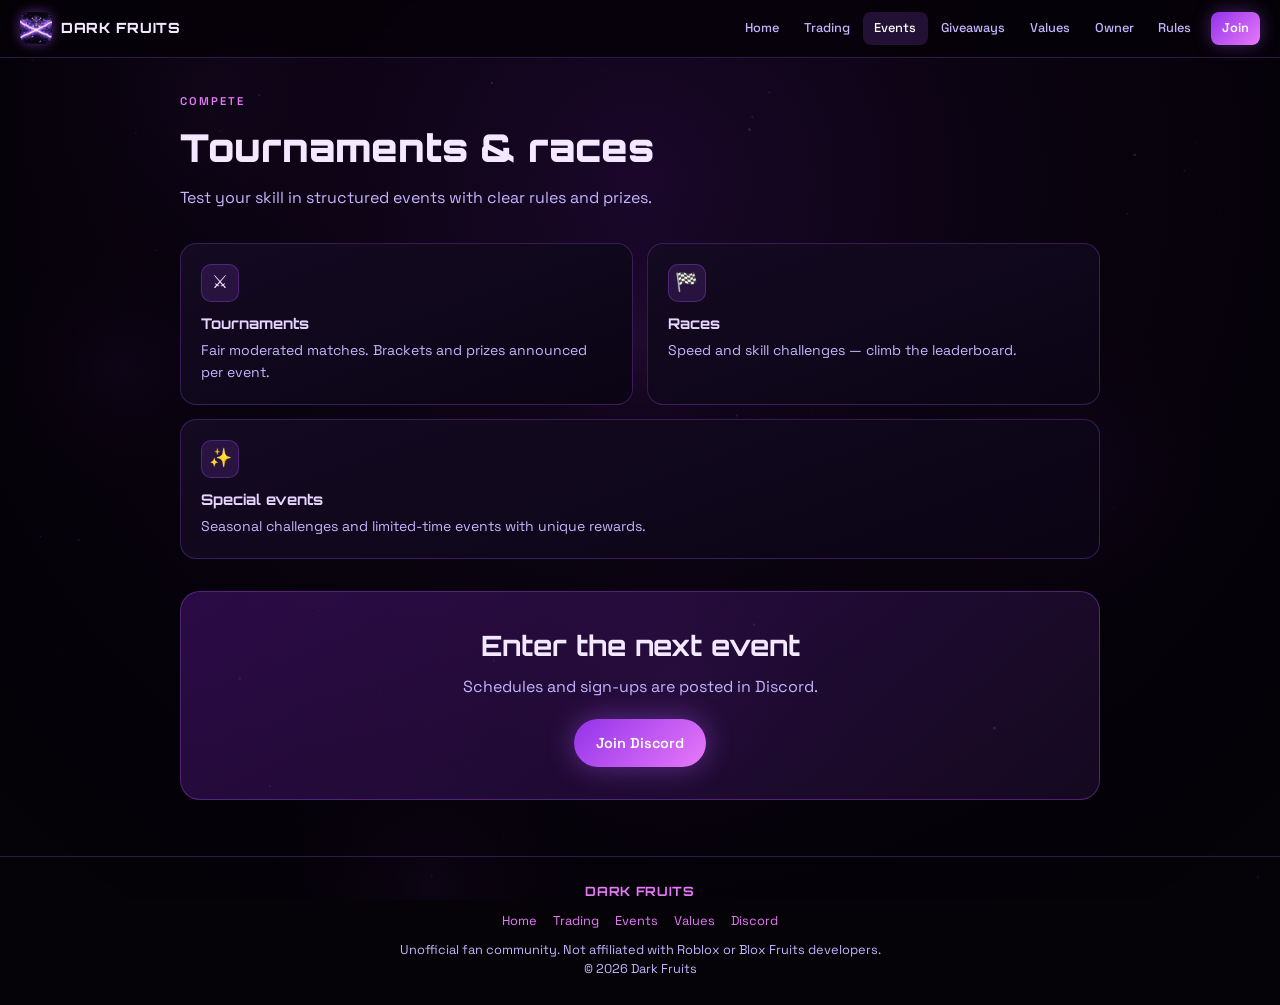
==== events.html @ 2a4fbf10 "Add files via upload" ====
<!DOCTYPE html>
<html lang="en">
<head>
  <meta charset="UTF-8">
  <meta name="viewport" content="width=device-width, initial-scale=1.0">
  <title>Events — DARK FRUITS</title>
  <meta name="description" content="Events — DARK FRUITS Blox Fruits Discord community.">
  <link rel="icon" type="image/png" sizes="32x32" href="favicon-32.png">
  <link rel="preconnect" href="https://fonts.googleapis.com">
  <link rel="preconnect" href="https://fonts.gstatic.com" crossorigin>
  <link href="https://fonts.googleapis.com/css2?family=Orbitron:wght@700;900&family=Space+Grotesk:wght@400;500;600;700&display=swap" rel="stylesheet">
  <link rel="stylesheet" href="styles.css">
</head>
<body>
<canvas id="bg-canvas"></canvas>
<header class="top">
  <a href="index.html" class="brand">
    <img src="dark-fruits-logo.gif" alt="Dark Fruits" width="32" height="32">
    DARK FRUITS
  </a>
  <nav class="nav-links">
    <a href="index.html">Home</a>
    <a href="trading.html">Trading</a>
    <a href="events.html" class="active">Events</a>
    <a href="giveaways.html">Giveaways</a>
    <a href="values.html">Values</a>
    <a href="staff.html">Owner</a>
    <a href="rules.html">Rules</a>
    <a href="https://discord.gg/jNrBh8EbQ" class="nav-cta" target="_blank" rel="noopener">Join</a>
  </nav>
  <button class="burger" id="burger" aria-label="Menu">☰</button>
</header>
<nav class="drawer" id="drawer">
  <a href="index.html">Home</a>
  <a href="trading.html">Trading</a>
  <a href="events.html" class="active">Events</a>
  <a href="giveaways.html">Giveaways</a>
  <a href="values.html">Values</a>
  <a href="staff.html">Owner</a>
  <a href="rules.html">Rules</a>
  <a href="https://discord.gg/jNrBh8EbQ" target="_blank" rel="noopener">Join Discord</a>
</nav>
<main class="page">

  <div class="page-head reveal">
    <div class="kicker">Compete</div>
    <h1>Tournaments & races</h1>
    <p>Test your skill in structured events with clear rules and prizes.</p>
  </div>
  <div class="bento reveal">
    <div class="tile"><div class="icon">⚔️</div><h3>Tournaments</h3><p>Fair moderated matches. Brackets and prizes announced per event.</p></div>
    <div class="tile"><div class="icon">🏁</div><h3>Races</h3><p>Speed and skill challenges — climb the leaderboard.</p></div>
    <div class="tile wide"><div class="icon">✨</div><h3>Special events</h3><p>Seasonal challenges and limited-time events with unique rewards.</p></div>
  </div>
  <div class="cta-band reveal">
    <h2>Enter the next event</h2>
    <p>Schedules and sign-ups are posted in Discord.</p>
    <a href="https://discord.gg/jNrBh8EbQ" class="btn btn-main" target="_blank" rel="noopener">Join Discord</a>
  </div>

</main>
<footer>
  <strong>DARK FRUITS</strong>
  <div class="foot-links">
    <a href="index.html">Home</a>
    <a href="trading.html">Trading</a>
    <a href="events.html">Events</a>
    <a href="values.html">Values</a>
    <a href="https://discord.gg/jNrBh8EbQ" target="_blank" rel="noopener">Discord</a>
  </div>
  <p>Unofficial fan community. Not affiliated with Roblox or Blox Fruits developers.</p>
  <p>© <span id="year"></span> Dark Fruits</p>
</footer>
<script src="app.js"></script>
</body>
</html>
---- styles.css ----
:root {
  --bg: #050208;
  --bg2: #0c0614;
  --card: #12081c;
  --purple: #a855f7;
  --pink: #e879f9;
  --text: #f3e8ff;
  --muted: #c4b5fd;
  --line: rgba(168, 85, 247, 0.28);
  --font: 'Space Grotesk', system-ui, sans-serif;
  --display: 'Orbitron', system-ui, sans-serif;
}
*, *::before, *::after { box-sizing: border-box; margin: 0; padding: 0; }
html { scroll-behavior: smooth; }
@media (prefers-reduced-motion: reduce) {
  html { scroll-behavior: auto; }
  *, *::before, *::after { animation: none !important; transition: none !important; }
}
body {
  font-family: var(--font);
  background: var(--bg);
  color: var(--text);
  line-height: 1.55;
  overflow-x: hidden;
  min-height: 100vh;
}
#bg-canvas { position: fixed; inset: 0; z-index: 0; pointer-events: none; }

/* NAV */
.top {
  position: fixed; top: 0; left: 0; right: 0; z-index: 100;
  padding: 0.75rem 1.25rem;
  display: flex; align-items: center; justify-content: space-between;
  background: rgba(5, 2, 8, 0.82);
  backdrop-filter: blur(16px);
  border-bottom: 1px solid var(--line);
}
.brand {
  display: flex; align-items: center; gap: 0.55rem;
  text-decoration: none; color: var(--text);
  font-family: var(--display); font-weight: 800; font-size: 0.88rem; letter-spacing: 0.06em;
}
.brand img {
  width: 32px; height: 32px; border-radius: 9px; object-fit: cover;
  box-shadow: 0 0 12px rgba(168, 85, 247, 0.5);
}
.nav-links {
  display: flex; align-items: center; gap: 0.15rem; list-style: none;
}
.nav-links a {
  text-decoration: none; color: var(--muted);
  font-size: 0.8rem; font-weight: 500;
  padding: 0.4rem 0.7rem; border-radius: 8px; transition: 0.2s;
}
.nav-links a:hover, .nav-links a.active {
  color: #fff; background: rgba(168, 85, 247, 0.18);
}
.nav-cta {
  background: linear-gradient(135deg, #9333ea, #e879f9) !important;
  color: #fff !important; font-weight: 600 !important;
  box-shadow: 0 0 18px rgba(168, 85, 247, 0.4);
  margin-left: 0.35rem;
}
.burger {
  display: none; width: 40px; height: 40px; border-radius: 10px;
  border: 1px solid var(--line); background: rgba(18, 8, 28, 0.8);
  color: #fff; font-size: 1.15rem; cursor: pointer;
}
.drawer {
  display: none; position: fixed; inset: 0; z-index: 99;
  background: rgba(5, 2, 8, 0.97); padding: 4.5rem 1.25rem 2rem;
  flex-direction: column; gap: 0.35rem;
}
.drawer.open { display: flex; }
.drawer a {
  color: var(--text); text-decoration: none; font-size: 1.05rem; font-weight: 600;
  padding: 0.8rem 1rem; border-radius: 12px; border: 1px solid transparent;
}
.drawer a:hover, .drawer a.active {
  border-color: var(--line); background: rgba(168, 85, 247, 0.12);
}

/* HERO (home) */
.hero {
  position: relative; z-index: 1;
  min-height: 100vh; min-height: 100dvh;
  display: grid; place-items: center;
  padding: 5.5rem 1.25rem 3.5rem; text-align: center;
}
.hero-inner { max-width: 640px; width: 100%; }
.hero-logo {
  width: min(110px, 30vw);
  border-radius: 20px;
  margin-bottom: 1.2rem;
  box-shadow: 0 0 0 1px rgba(168, 85, 247, 0.35), 0 0 40px rgba(168, 85, 247, 0.35);
  animation: float 5s ease-in-out infinite;
}
@keyframes float {
  0%, 100% { transform: translateY(0); }
  50% { transform: translateY(-8px); }
}
.hero h1 {
  font-family: var(--display); font-weight: 900;
  font-size: clamp(2.2rem, 8vw, 3.6rem);
  letter-spacing: 0.04em; line-height: 1.05; margin-bottom: 0.4rem;
  background: linear-gradient(180deg, #fff 30%, #c084fc);
  -webkit-background-clip: text; -webkit-text-fill-color: transparent; background-clip: text;
}
.hero .tag {
  font-family: var(--display); font-size: clamp(0.85rem, 2.4vw, 1.05rem);
  font-weight: 700; letter-spacing: 0.22em; color: var(--pink); margin-bottom: 1rem;
}
.hero p { color: var(--muted); font-size: 1rem; max-width: 400px; margin: 0 auto 1.5rem; }
.stats-row { display: flex; justify-content: center; gap: 0.65rem; flex-wrap: wrap; margin-bottom: 1.5rem; }
.stat {
  background: rgba(18, 8, 28, 0.75); border: 1px solid var(--line);
  border-radius: 14px; padding: 0.75rem 1.15rem; min-width: 92px;
}
.stat strong {
  display: block; font-family: var(--display); font-size: 1.35rem; color: #e9d5ff; line-height: 1.1;
}
.stat span {
  font-size: 0.62rem; letter-spacing: 0.1em; text-transform: uppercase; color: var(--muted);
}
.cta-row { display: flex; gap: 0.65rem; justify-content: center; flex-wrap: wrap; }

.btn {
  display: inline-flex; align-items: center; gap: 0.35rem;
  padding: 0.8rem 1.4rem; border-radius: 999px;
  font-weight: 600; font-size: 0.9rem; text-decoration: none;
  transition: 0.2s; border: none; cursor: pointer; font-family: var(--font);
}
.btn-main {
  background: linear-gradient(135deg, #9333ea, #e879f9); color: #fff;
  box-shadow: 0 0 28px rgba(168, 85, 247, 0.45);
}
.btn-main:hover { transform: translateY(-2px); filter: brightness(1.08); }
.btn-ghost {
  background: transparent; color: var(--text); border: 1px solid var(--line);
}
.btn-ghost:hover { background: rgba(168, 85, 247, 0.12); }

/* PAGE LAYOUT */
.page {
  position: relative; z-index: 1;
  padding: 5.5rem 1.25rem 3.5rem;
  max-width: 960px; margin: 0 auto;
}
.page-head { margin-bottom: 2rem; }
.page-head .kicker {
  display: inline-block; font-size: 0.7rem; font-weight: 600;
  letter-spacing: 0.18em; text-transform: uppercase; color: var(--pink);
  margin-bottom: 0.5rem;
}
.page-head h1 {
  font-family: var(--display); font-weight: 900;
  font-size: clamp(1.7rem, 4.5vw, 2.4rem); margin-bottom: 0.5rem;
}
.page-head p { color: var(--muted); max-width: 520px; }

/* CARDS / BENTO */
.bento {
  display: grid; grid-template-columns: 1fr 1fr; gap: 0.85rem;
}
@media (max-width: 640px) { .bento { grid-template-columns: 1fr; } }
.tile {
  background: linear-gradient(160deg, #140a22, #0a0414);
  border: 1px solid var(--line); border-radius: 16px;
  padding: 1.25rem; transition: 0.25s;
}
.tile:hover {
  border-color: rgba(192, 132, 252, 0.5);
  transform: translateY(-3px);
  box-shadow: 0 12px 32px rgba(88, 28, 135, 0.25);
}
.tile.wide { grid-column: 1 / -1; }
.tile .icon {
  width: 38px; height: 38px; border-radius: 10px;
  background: rgba(168, 85, 247, 0.15); border: 1px solid rgba(168, 85, 247, 0.3);
  display: grid; place-items: center; font-size: 1.15rem; margin-bottom: 0.7rem;
}
.tile h3 {
  font-family: var(--display); font-size: 0.92rem; font-weight: 700;
  color: #e9d5ff; margin-bottom: 0.3rem;
}
.tile p { color: var(--muted); font-size: 0.88rem; }

/* HOME QUICK LINKS */
.quick {
  display: grid; grid-template-columns: repeat(auto-fit, minmax(140px, 1fr));
  gap: 0.7rem; margin-top: 1.5rem;
}
.quick a {
  text-decoration: none; color: var(--text);
  background: rgba(18, 8, 28, 0.7); border: 1px solid var(--line);
  border-radius: 14px; padding: 1rem 0.9rem; text-align: center; transition: 0.2s;
}
.quick a:hover {
  border-color: rgba(192, 132, 252, 0.5);
  background: rgba(168, 85, 247, 0.12);
}
.quick strong {
  display: block; font-family: var(--display); font-size: 0.85rem; margin-bottom: 0.2rem;
}
.quick span { font-size: 0.75rem; color: var(--muted); }

/* OWNER */
.owner {
  background: linear-gradient(145deg, #1a0a2e, #0c0518);
  border: 1px solid rgba(168, 85, 247, 0.4);
  border-radius: 20px; padding: 1.75rem 1.35rem; text-align: center;
  max-width: 360px; margin: 0 auto;
  box-shadow: 0 0 40px rgba(168, 85, 247, 0.2);
}
.owner-avatar {
  width: 78px; height: 78px; border-radius: 50%;
  background: linear-gradient(135deg, #7e22ce, #e879f9);
  display: grid; place-items: center; font-size: 1.9rem;
  margin: 0 auto 0.85rem; position: relative;
  box-shadow: 0 0 24px rgba(168, 85, 247, 0.45);
}
.owner-badge {
  position: absolute; bottom: -2px; right: -4px;
  background: #fbbf24; color: #000; font-size: 0.6rem; font-weight: 800;
  padding: 0.15rem 0.35rem; border-radius: 5px; font-family: var(--display);
}
.owner h2 { font-family: var(--display); font-size: 1.15rem; margin-bottom: 0.15rem; }
.owner .role { color: var(--pink); font-size: 0.78rem; font-weight: 600; letter-spacing: 0.08em; margin-bottom: 0.7rem; }
.owner p { color: var(--muted); font-size: 0.88rem; margin-bottom: 1rem; }

/* RULES */
.rules { display: flex; flex-direction: column; gap: 0.55rem; }
.rule {
  display: flex; gap: 0.85rem; align-items: flex-start;
  background: rgba(18, 8, 28, 0.65); border: 1px solid var(--line);
  border-radius: 12px; padding: 0.85rem 1rem;
}
.rule-num { font-family: var(--display); font-weight: 800; color: var(--pink); font-size: 0.88rem; min-width: 1.4rem; }
.rule span { color: var(--muted); font-size: 0.9rem; }

/* VALUES */
.values-box {
  background: linear-gradient(160deg, #140a22, #0a0414);
  border: 1px solid var(--line); border-radius: 18px; padding: 1.3rem 1.2rem;
}
.values-grid {
  display: grid; grid-template-columns: 1fr 1fr; gap: 0.65rem; margin: 1rem 0;
}
@media (max-width: 560px) { .values-grid { grid-template-columns: 1fr; } }
.v-card {
  background: rgba(5, 2, 8, 0.5); border: 1px solid rgba(168, 85, 247, 0.2);
  border-radius: 12px; padding: 0.9rem;
}
.v-card strong { display: block; font-family: var(--display); font-size: 0.88rem; color: #e9d5ff; margin-bottom: 0.2rem; }
.v-card span { font-size: 0.82rem; color: var(--muted); }

/* CTA */
.cta-band {
  background: linear-gradient(135deg, rgba(126, 34, 206, 0.3), rgba(168, 85, 247, 0.1));
  border: 1px solid rgba(168, 85, 247, 0.35);
  border-radius: 20px; padding: 2rem 1.3rem; text-align: center;
  margin-top: 2rem;
}
.cta-band h2 { font-family: var(--display); font-size: clamp(1.3rem, 3.5vw, 1.75rem); margin-bottom: 0.45rem; }
.cta-band p { color: var(--muted); margin-bottom: 1.2rem; }

/* FOOTER */
footer {
  position: relative; z-index: 1;
  border-top: 1px solid var(--line);
  padding: 1.6rem 1.25rem; text-align: center;
  color: var(--muted); font-size: 0.8rem;
}
footer strong { color: var(--pink); font-family: var(--display); letter-spacing: 0.05em; }
footer a { color: var(--pink); text-decoration: none; }
.foot-links { display: flex; gap: 1rem; justify-content: center; flex-wrap: wrap; margin: 0.55rem 0; }

/* REVEAL */
.reveal {
  opacity: 0; transform: translateY(24px);
  transition: opacity 0.65s ease, transform 0.65s ease;
}
.reveal.visible { opacity: 1; transform: translateY(0); }

@media (max-width: 820px) {
  .nav-links { display: none; }
  .burger { display: grid; place-items: center; }
}
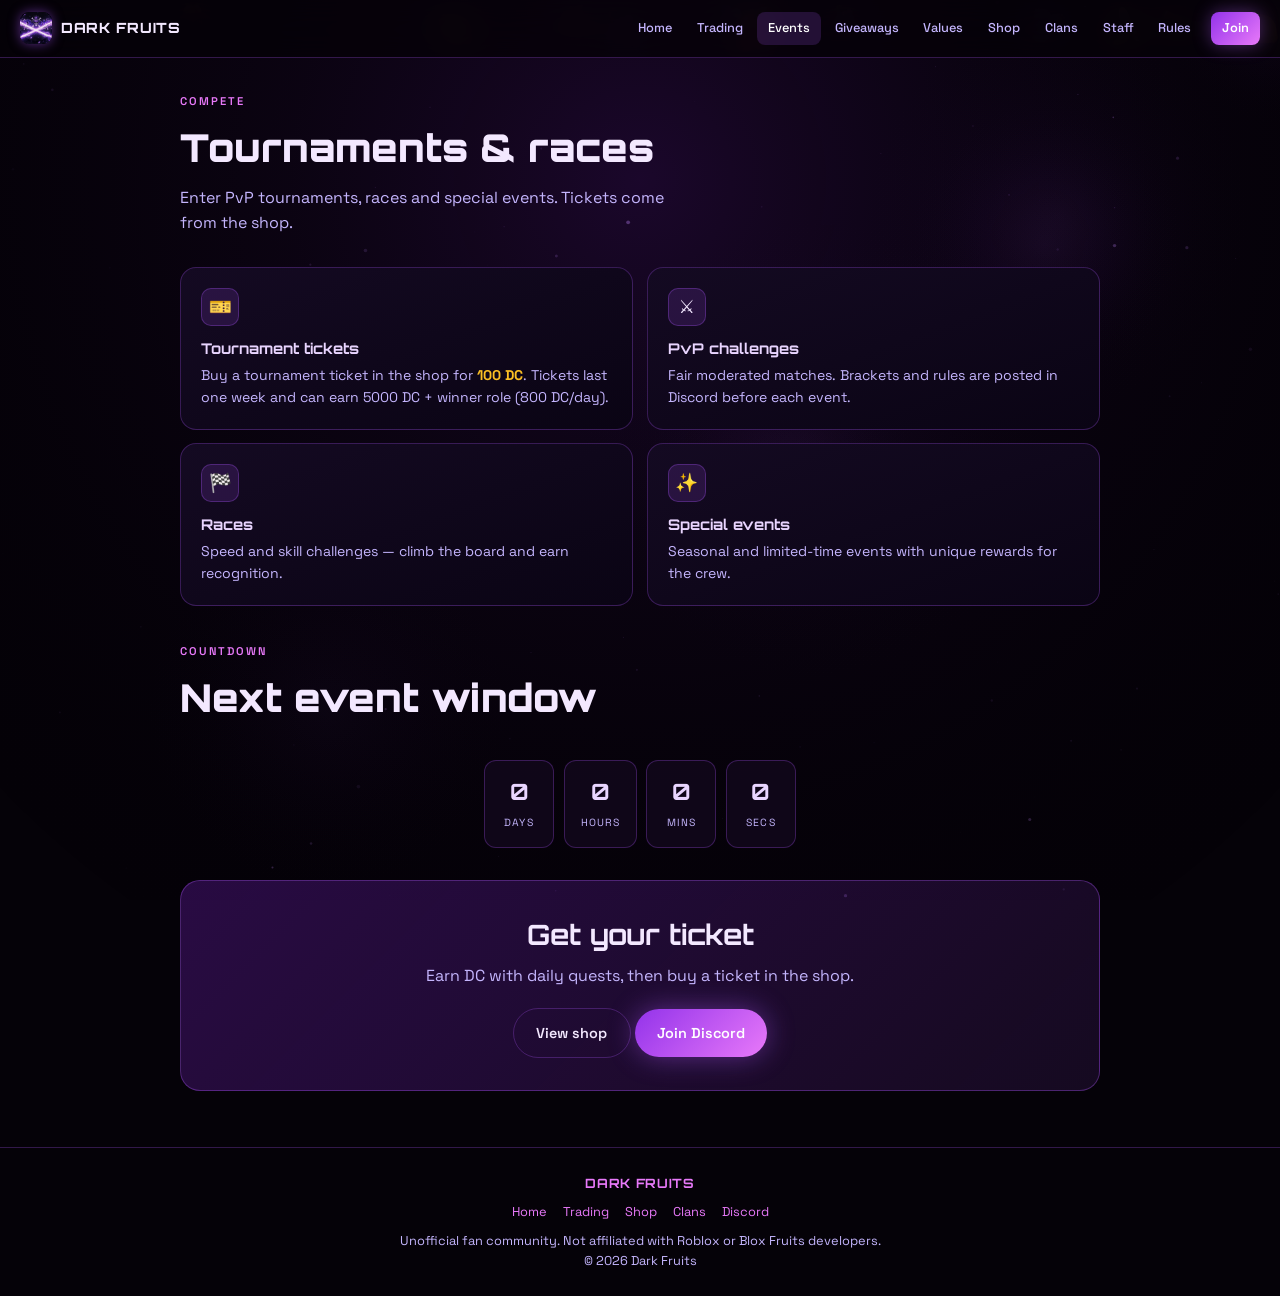
==== commit 4d181a64: "Add files via upload" ====
--- a/events.html
+++ b/events.html
@@ -4,7 +4,7 @@
   <meta charset="UTF-8">
   <meta name="viewport" content="width=device-width, initial-scale=1.0">
   <title>Events — DARK FRUITS</title>
-  <meta name="description" content="Events — DARK FRUITS Blox Fruits Discord community.">
+  <meta name="description" content="Tournaments and races in Dark Fruits.">
   <link rel="icon" type="image/png" sizes="32x32" href="favicon-32.png">
   <link rel="preconnect" href="https://fonts.googleapis.com">
   <link rel="preconnect" href="https://fonts.gstatic.com" crossorigin>
@@ -13,6 +13,7 @@
 </head>
 <body>
 <canvas id="bg-canvas"></canvas>
+
 <header class="top">
   <a href="index.html" class="brand">
     <img src="dark-fruits-logo.gif" alt="Dark Fruits" width="32" height="32">
@@ -24,7 +25,9 @@
     <a href="events.html" class="active">Events</a>
     <a href="giveaways.html">Giveaways</a>
     <a href="values.html">Values</a>
-    <a href="staff.html">Owner</a>
+    <a href="shop.html">Shop</a>
+    <a href="clans.html">Clans</a>
+    <a href="staff.html">Staff</a>
     <a href="rules.html">Rules</a>
     <a href="https://discord.gg/jNrBh8EbQ" class="nav-cta" target="_blank" rel="noopener">Join</a>
   </nav>
@@ -33,44 +36,40 @@
 <nav class="drawer" id="drawer">
   <a href="index.html">Home</a>
   <a href="trading.html">Trading</a>
-  <a href="events.html" class="active">Events</a>
+  <a href="events.html">Events</a>
   <a href="giveaways.html">Giveaways</a>
   <a href="values.html">Values</a>
-  <a href="staff.html">Owner</a>
+  <a href="shop.html">Shop & DC</a>
+  <a href="clans.html">Clans</a>
+  <a href="staff.html">Staff</a>
   <a href="rules.html">Rules</a>
   <a href="https://discord.gg/jNrBh8EbQ" target="_blank" rel="noopener">Join Discord</a>
 </nav>
 <main class="page">
-
-  <div class="page-head reveal">
-    <div class="kicker">Compete</div>
-    <h1>Tournaments & races</h1>
-    <p>Test your skill in structured events with clear rules and prizes.</p>
+  <div class="page-head reveal"><div class="kicker">Compete</div><h1>Tournaments & races</h1>
+  <p>Enter PvP tournaments, races and special events. Tickets come from the shop.</p></div>
+  <div class="bento reveal">
+    <div class="tile"><div class="icon">🎫</div><h3>Tournament tickets</h3><p>Buy a tournament ticket in the shop for <strong style="color:#fbbf24">100 DC</strong>. Tickets last one week and can earn 5000 DC + winner role (800 DC/day).</p></div>
+    <div class="tile"><div class="icon">⚔️</div><h3>PvP challenges</h3><p>Fair moderated matches. Brackets and rules are posted in Discord before each event.</p></div>
+    <div class="tile"><div class="icon">🏁</div><h3>Races</h3><p>Speed and skill challenges — climb the board and earn recognition.</p></div>
+    <div class="tile"><div class="icon">✨</div><h3>Special events</h3><p>Seasonal and limited-time events with unique rewards for the crew.</p></div>
   </div>
-  <div class="bento reveal">
-    <div class="tile"><div class="icon">⚔️</div><h3>Tournaments</h3><p>Fair moderated matches. Brackets and prizes announced per event.</p></div>
-    <div class="tile"><div class="icon">🏁</div><h3>Races</h3><p>Speed and skill challenges — climb the leaderboard.</p></div>
-    <div class="tile wide"><div class="icon">✨</div><h3>Special events</h3><p>Seasonal challenges and limited-time events with unique rewards.</p></div>
-  </div>
-  <div class="cta-band reveal">
-    <h2>Enter the next event</h2>
-    <p>Schedules and sign-ups are posted in Discord.</p>
-    <a href="https://discord.gg/jNrBh8EbQ" class="btn btn-main" target="_blank" rel="noopener">Join Discord</a>
-  </div>
-
+  <div class="page-head reveal" style="margin-top:2rem"><div class="kicker">Countdown</div><h1>Next event window</h1></div>
+  <div class="countdown reveal" id="event-countdown"></div>
+  <div class="cta-band reveal"><h2>Get your ticket</h2><p>Earn DC with daily quests, then buy a ticket in the shop.</p>
+  <a href="shop.html" class="btn btn-ghost">View shop</a>
+  <a href="https://discord.gg/jNrBh8EbQ" class="btn btn-main" target="_blank" rel="noopener">Join Discord</a></div>
 </main>
 <footer>
   <strong>DARK FRUITS</strong>
   <div class="foot-links">
     <a href="index.html">Home</a>
     <a href="trading.html">Trading</a>
-    <a href="events.html">Events</a>
-    <a href="values.html">Values</a>
+    <a href="shop.html">Shop</a>
+    <a href="clans.html">Clans</a>
     <a href="https://discord.gg/jNrBh8EbQ" target="_blank" rel="noopener">Discord</a>
   </div>
   <p>Unofficial fan community. Not affiliated with Roblox or Blox Fruits developers.</p>
   <p>© <span id="year"></span> Dark Fruits</p>
 </footer>
 <script src="app.js"></script>
-</body>
-</html>
--- a/styles.css
+++ b/styles.css
@@ -286,3 +286,88 @@
   .nav-links { display: none; }
   .burger { display: grid; place-items: center; }
 }
+
+/* Clans */
+.clan-grid{display:grid;grid-template-columns:repeat(auto-fit,minmax(160px,1fr));gap:.75rem}
+.clan{
+  background:linear-gradient(160deg,#160a24,#0a0414);
+  border:1px solid var(--line);border-radius:16px;padding:1.15rem;text-align:center;transition:.25s
+}
+.clan:hover{border-color:rgba(192,132,252,.55);transform:translateY(-3px)}
+.clan .emoji{font-size:1.6rem;margin-bottom:.4rem}
+.clan h3{font-family:var(--display);font-size:.88rem;margin-bottom:.25rem;color:#e9d5ff}
+.clan p{font-size:.8rem;color:var(--muted)}
+
+/* Staff cards */
+.staff-grid{display:grid;grid-template-columns:repeat(auto-fit,minmax(180px,1fr));gap:.9rem}
+.staff-card{
+  background:linear-gradient(160deg,#160a24,#0a0414);
+  border:1px solid var(--line);border-radius:16px;padding:1.25rem;text-align:center
+}
+.staff-card.owner{border-color:rgba(251,191,36,.45);box-shadow:0 0 28px rgba(251,191,36,.12)}
+.staff-av{
+  width:64px;height:64px;border-radius:50%;margin:0 auto .7rem;
+  background:linear-gradient(135deg,#7e22ce,#e879f9);
+  display:grid;place-items:center;font-size:1.5rem;font-weight:700;color:#fff
+}
+.staff-card h3{font-family:var(--display);font-size:.95rem;margin-bottom:.15rem}
+.staff-card .role{color:var(--pink);font-size:.75rem;font-weight:600;letter-spacing:.06em;margin-bottom:.5rem}
+.staff-card p{font-size:.82rem;color:var(--muted)}
+
+/* Shop */
+.shop-grid{display:grid;grid-template-columns:1fr;gap:.65rem}
+.shop-item{
+  display:flex;gap:.9rem;align-items:flex-start;
+  background:rgba(18,8,28,.7);border:1px solid var(--line);
+  border-radius:14px;padding:1rem 1.1rem
+}
+.shop-item .price{
+  font-family:var(--display);font-size:.85rem;color:#fbbf24;white-space:nowrap;min-width:4.5rem
+}
+.shop-item h3{font-size:.95rem;margin-bottom:.2rem}
+.shop-item p{font-size:.82rem;color:var(--muted)}
+
+/* Level ranks */
+.ranks{display:flex;flex-direction:column;gap:.5rem}
+.rank{
+  display:flex;justify-content:space-between;align-items:center;gap:1rem;
+  background:rgba(18,8,28,.65);border:1px solid var(--line);
+  border-radius:12px;padding:.75rem 1rem;font-size:.9rem
+}
+.rank strong{color:#e9d5ff}
+.rank span{color:var(--muted);font-size:.8rem}
+
+/* Countdown */
+.countdown{
+  display:flex;justify-content:center;gap:.6rem;flex-wrap:wrap;margin:1.2rem 0
+}
+.cd-box{
+  background:rgba(18,8,28,.85);border:1px solid var(--line);
+  border-radius:12px;padding:.85rem 1rem;min-width:70px;text-align:center
+}
+.cd-box strong{display:block;font-family:var(--display);font-size:1.4rem;color:#e9d5ff}
+.cd-box span{font-size:.65rem;letter-spacing:.1em;text-transform:uppercase;color:var(--muted)}
+
+/* Floating fruit decor */
+.fruit-layer{position:fixed;inset:0;z-index:0;pointer-events:none;overflow:hidden}
+.fruit-float{
+  position:absolute;font-size:1.4rem;opacity:.12;
+  animation:fruitDrift linear infinite
+}
+@keyframes fruitDrift{
+  0%{transform:translateY(100vh) rotate(0deg)}
+  100%{transform:translateY(-10vh) rotate(360deg)}
+}
+
+.channel-link{
+  display:inline-flex;align-items:center;gap:.4rem;
+  color:var(--pink);font-weight:600;text-decoration:none;font-size:.9rem
+}
+.channel-link:hover{text-decoration:underline}
+
+.info-list{list-style:none;display:flex;flex-direction:column;gap:.55rem}
+.info-list li{
+  background:rgba(18,8,28,.65);border:1px solid var(--line);
+  border-radius:12px;padding:.85rem 1rem;font-size:.9rem;color:var(--muted)
+}
+.info-list li strong{color:#e9d5ff}
